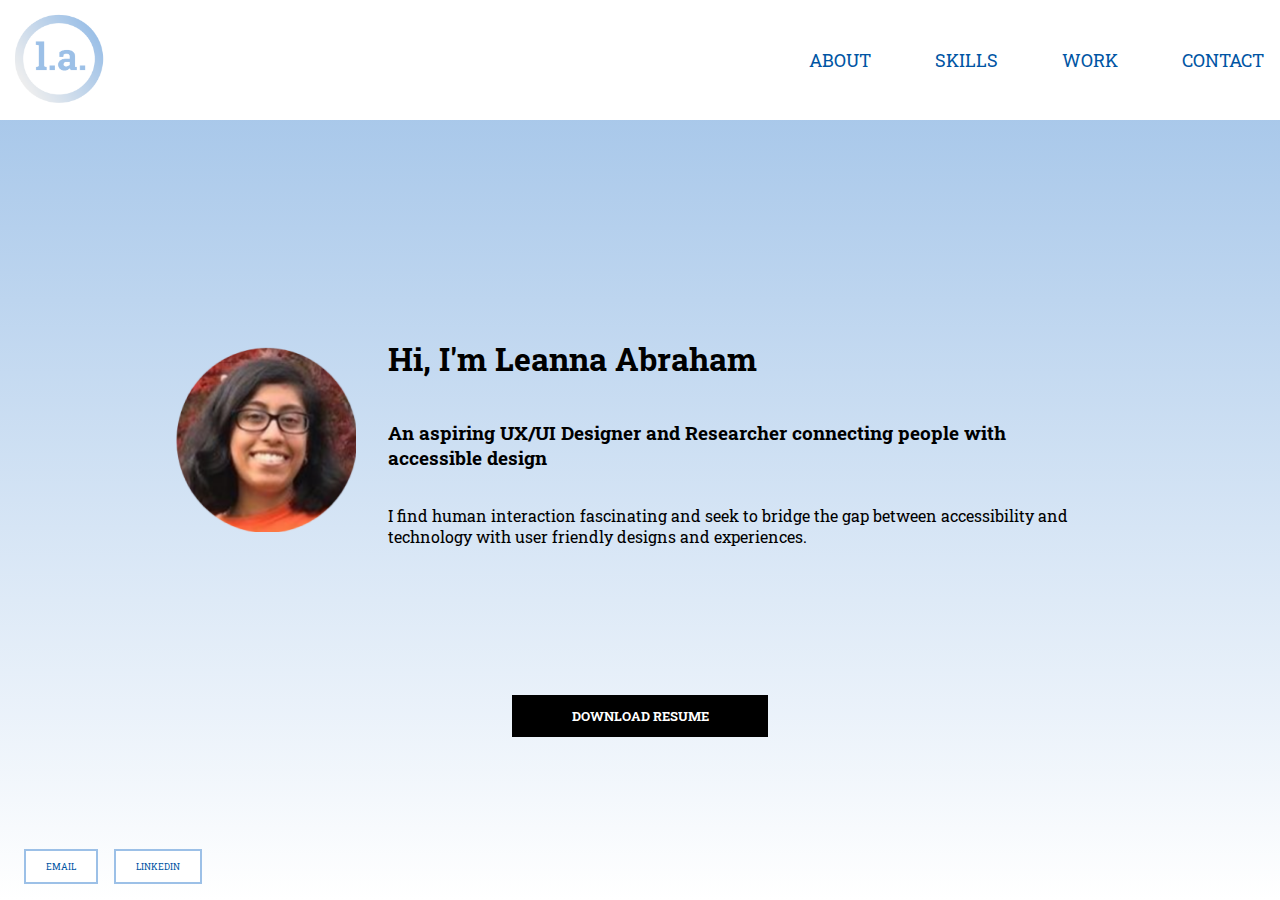
==== index.html @ b898a213 "base" ====
<!DOCTYPE html>
<html>
    <head>
        <title>Portfolio Homepage</title>
        <link href="css/style.css" rel="stylesheet" type="text/css">
        <link rel="preconnect" href="https://fonts.gstatic.com">
        <link rel="preconnect" href="https://fonts.gstatic.com">
        <link href="https://fonts.googleapis.com/css2?family=Roboto+Slab:wght@100;200;300;400;500;600;700;800&display=swap" rel="stylesheet">
    </head>
    <body>
        <header class="navigation">
            <div class="logo">
                <img src="images/la-logo.png">
            </div>
            <nav>
                <ul>
                    <li id="about">ABOUT</li>
                    <li id="skills">SKILLS</li>
                    <li id="work">WORK</li>
                    <li id="contact">CONTACT</li>
                </ul>
            </nav>
        </header>
        <section class="site-content">
            <div class="intro">
                <img id="me" src="images/moi.png">
                <div class="desc">
                    <h1>Hi, I'm Leanna Abraham</h1>
                    <h3>An aspiring UX/UI Designer and Researcher connecting 
                    people with accessible design</h3>
                    <p>I find human interaction fascinating and seek to bridge 
                    the gap between accessibility and technology with user 
                    friendly designs and experiences.</p>
                </div>
            </div>
        </section>
        <button id="resume">DOWNLOAD RESUME</button> 
        <footer>
            <ul>
                <li><a id="email" href="mailto:leanna.abraham41@gmail.com">EMAIL</a></li>
                <li><a id="linkedin" href="https://www.linkedin.com/in/leanna-abraham">LINKEDIN</a></li>
            </ul>
        </footer>
    </body>
</html>
---- css/style.css ----
html, body {
    overflow-x: hidden;
}

body {
    font-family: 'Roboto Slab', serif;
    display: flex;
    flex-direction: column;
    min-height: 100vh;
    background: linear-gradient(#9CC0E7, white);
    margin: 0;
}

.navigation {
    display: flex;
    background-color: white;
}

.logo img{
    width: 100%;
    height: auto;
}

.logo {
    width: 8%;
    padding: 1%;
}

nav {
    width: 100%;
    height: auto;
    display: flex;
    justify-content: flex-end;
    align-items: center;
}

nav ul {
    display: flex;
    justify-content: space-between;
    list-style-type: none;
}

nav li {
    display: flex;
    font-size: large;
    color: #0055A4;
}

nav li:hover {
    text-decoration: underline;
    color: black;
}

#about, #skills, #work {
    margin-right: 4rem;
}

#contact {
    margin-right: 1rem;
}

.site-content {
    flex: 1;
    align-items: center;
    justify-content: center;
    display: flex;
}

.intro {
    display: flex;
    align-items: center;
    margin: 6rem;
}

#me img{
    width: 100%;
    height: auto;
}

.intro img {
    width: 16.5%;
    margin-right: 1rem;
}

#me {
    margin-right: 2rem;
    margin-left: 5rem;
}

.desc {
    display: flex;
    flex-direction: column;
    margin-right: 5rem;
}

#resume {
    width: 20%;
    display: flex;
    align-items: center;
    text-align: center;
    justify-content: center;
    margin: auto;
    margin-top: -4rem;
    margin-bottom: 6rem;
    border: 2px solid black;
    background-color: black;
    color: white;
    padding: 10px 20px;
    font-family: 'Roboto Slab', serif;
    font-weight: bold;
}

#resume:hover {
    background-color: white;
    color: black;
    border: 2px solid black;
}

footer ul {
    display: flex;
    list-style-type: none;
    justify-content: left;
}

footer li {
    font-size: xx-small;
}

#email {
    margin-left: -1rem;
    margin-right: 1rem;
}

#linkedin, #email {
    text-decoration: none;
    background-color: white;
    color: #0055A4;
    display: inline-flex;
    text-align: center;
    border: 2px solid #9CC0E7;
    padding: 10px 20px;
}

#linkedin:hover, #email:hover {
    background-color: #9CC0E7;
    color: white;
}
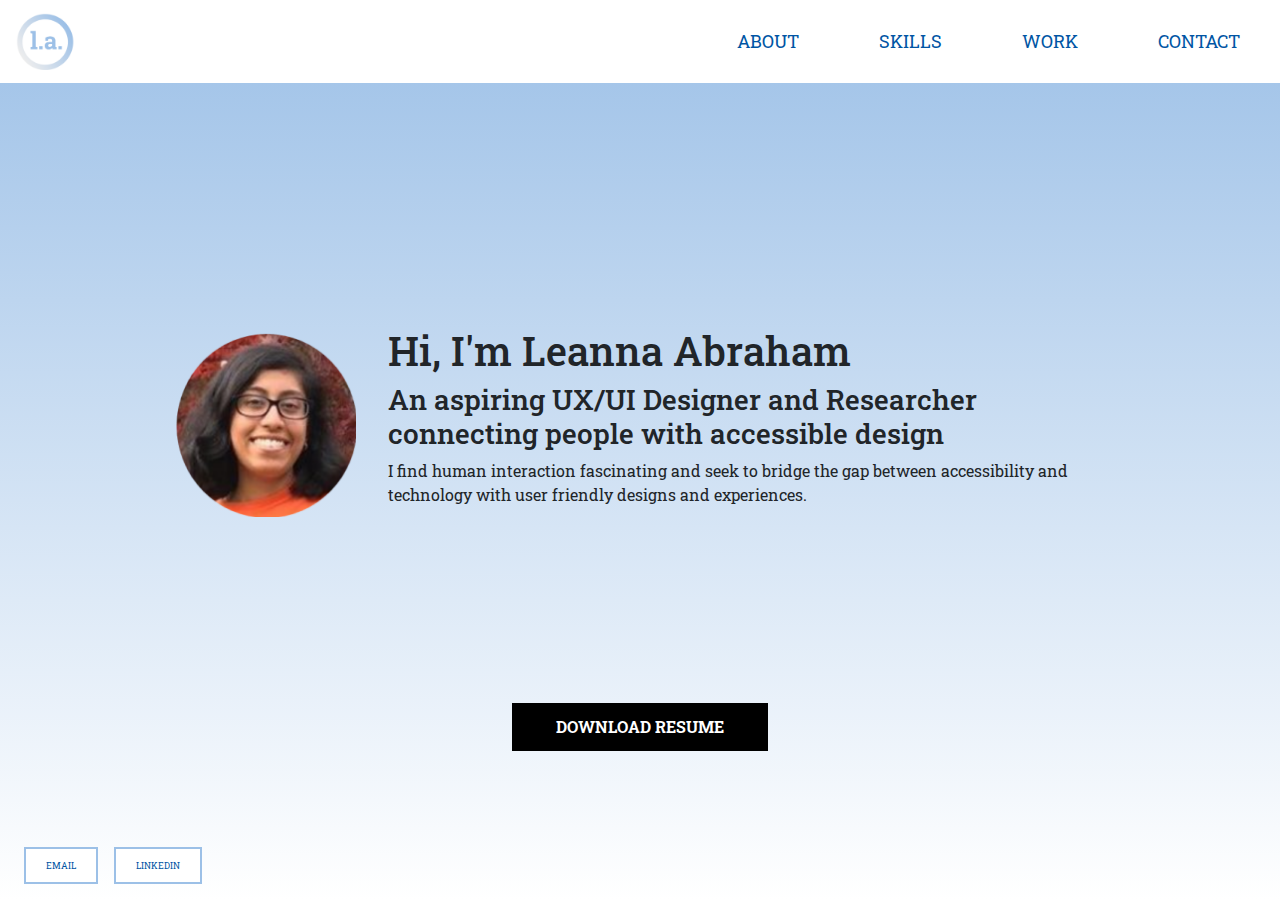
==== commit 69007c2e: "responsive header with bootstrap" ====
--- a/index.html
+++ b/index.html
@@ -3,24 +3,44 @@
     <head>
         <title>Portfolio Homepage</title>
         <link href="css/style.css" rel="stylesheet" type="text/css">
-        <link rel="preconnect" href="https://fonts.gstatic.com">
-        <link rel="preconnect" href="https://fonts.gstatic.com">
         <link href="https://fonts.googleapis.com/css2?family=Roboto+Slab:wght@100;200;300;400;500;600;700;800&display=swap" rel="stylesheet">
+        <script src="https://code.jquery.com/jquery-3.4.1.slim.min.js" integrity="sha384-J6qa4849blE2+poT4WnyKhv5vZF5SrPo0iEjwBvKU7imGFAV0wwj1yYfoRSJoZ+n" crossorigin="anonymous"></script>
+        <script src="https://cdn.jsdelivr.net/npm/popper.js@1.16.0/dist/umd/popper.min.js" integrity="sha384-Q6E9RHvbIyZFJoft+2mJbHaEWldlvI9IOYy5n3zV9zzTtmI3UksdQRVvoxMfooAo" crossorigin="anonymous"></script>
+        <script src="https://stackpath.bootstrapcdn.com/bootstrap/4.4.1/js/bootstrap.min.js" integrity="sha384-wfSDF2E50Y2D1uUdj0O3uMBJnjuUD4Ih7YwaYd1iqfktj0Uod8GCExl3Og8ifwB6" crossorigin="anonymous"></script>
+        <link rel="stylesheet" href="https://stackpath.bootstrapcdn.com/bootstrap/4.4.1/css/bootstrap.min.css" integrity="sha384-Vkoo8x4CGsO3+Hhxv8T/Q5PaXtkKtu6ug5TOeNV6gBiFeWPGFN9MuhOf23Q9Ifjh" crossorigin="anonymous">
+        <!-- JavaScript Bundle with Popper -->
+        <script src="https://cdn.jsdelivr.net/npm/bootstrap@5.0.0/dist/js/bootstrap.bundle.min.js" integrity="sha384-p34f1UUtsS3wqzfto5wAAmdvj+osOnFyQFpp4Ua3gs/ZVWx6oOypYoCJhGGScy+8" crossorigin="anonymous"></script>
+        <!-- CSS only -->
+        <link href="https://cdn.jsdelivr.net/npm/bootstrap@5.0.0/dist/css/bootstrap.min.css" rel="stylesheet" integrity="sha384-wEmeIV1mKuiNpC+IOBjI7aAzPcEZeedi5yW5f2yOq55WWLwNGmvvx4Um1vskeMj0" crossorigin="anonymous">
     </head>
     <body>
-        <header class="navigation">
+        <!--<header class="navigation">
             <div class="logo">
-                <img src="images/la-logo.png">
+                <a href="/index.html"><img src="images/la-logo.png"></a>
             </div>
             <nav>
                 <ul>
-                    <li id="about">ABOUT</li>
-                    <li id="skills">SKILLS</li>
-                    <li id="work">WORK</li>
+                    <li id="about"><a href="/index.html">ABOUT</a></li>
+                    <li id="skills"><a href="/skills.html">SKILLS</a></li>
+                    <li id="work"><a href="/work.html">WORK</a></li>
                     <li id="contact">CONTACT</li>
                 </ul>
             </nav>
-        </header>
+        </header>-->
+        <nav class="navbar navbar-expand-lg navbar-custom">
+            <a class="navbar-brand" href="/index.html"><img src="images/la-logo.png" class="img-fluid" width="20%"></a>
+            <button class="navbar-toggler custom-toggler" type="button" data-toggle="collapse" data-target="#collapseTarget" aria-controls="collapse_target" aria-expanded="false" aria-label="Toggle navigation">
+                <span class="navbar-toggler-icon navbar-custom"></span>
+            </button>
+            <div class="collapse justify-content-end navbar-collapse" id="collapseTarget">
+                <ul class="navbar-nav">
+                    <li class="nav-item" id="about"><a class="nav-link" href="/index.html">ABOUT</a></li>
+                    <li class="nav-item" id="skills"><a class="nav-link" href="/skills.html">SKILLS</a></li>
+                    <li class="nav-item" id="work"><a class="nav-link" href="/work.html">WORK</a></li>
+                    <li class="nav-item" id="contact"><a class="nav-link" href="#">CONTACT</a></li>
+                </ul>
+            </div>
+        </nav>
         <section class="site-content">
             <div class="intro">
                 <img id="me" src="images/moi.png">
--- a/css/style.css
+++ b/css/style.css
@@ -3,12 +3,16 @@
 }
 
 body {
-    font-family: 'Roboto Slab', serif;
+    font-family: 'Roboto Slab', serif !important;
     display: flex;
     flex-direction: column;
     min-height: 100vh;
     background: linear-gradient(#9CC0E7, white);
     margin: 0;
+}
+
+.work {
+    background: white;
 }
 
 .navigation {
@@ -25,6 +29,35 @@
     width: 8%;
     padding: 1%;
 }
+
+.navbar-custom {
+    background-color: white;
+}
+
+.navbar-custom .navbar-text{
+    color: #0055A4;
+    font-family: 'Roboto Slab', serif;
+}
+
+.navbar-custom .navbar-nav .nav-link {
+    color: #0055A4;
+}
+
+.navbar-custom .nav-item.active .nav-link{
+    color: #0055A4;
+}
+
+.navbar-custom .nav-item:hover .nav-link{
+    color: black;
+}
+
+.custom-toggler .navbar-toggler-icon {
+    background-image: url("data:image/svg+xml;charset=utf8,%3Csvg viewBox='0 0 32 32' xmlns='http://www.w3.org/2000/svg'%3E%3Cpath stroke='rgba(0, 85, 164, 1)' stroke-width='2' stroke-linecap='round' stroke-miterlimit='10' d='M4 8h24M4 16h24M4 24h24'/%3E%3C/svg%3E");
+  }
+  
+  .custom-toggler.navbar-toggler {
+    border-color: rgba(0, 85, 164, 1);
+  } 
 
 nav {
     width: 100%;
@@ -47,6 +80,23 @@
 }
 
 nav li:hover {
+    text-decoration: underline;
+    color: black;
+}
+
+nav a:link {
+    text-decoration: none;
+}
+
+nav a:visited {
+    color: #0055A4;
+}
+
+nav a:active {
+    color: black;
+}
+
+nav a:hover {
     text-decoration: underline;
     color: black;
 }
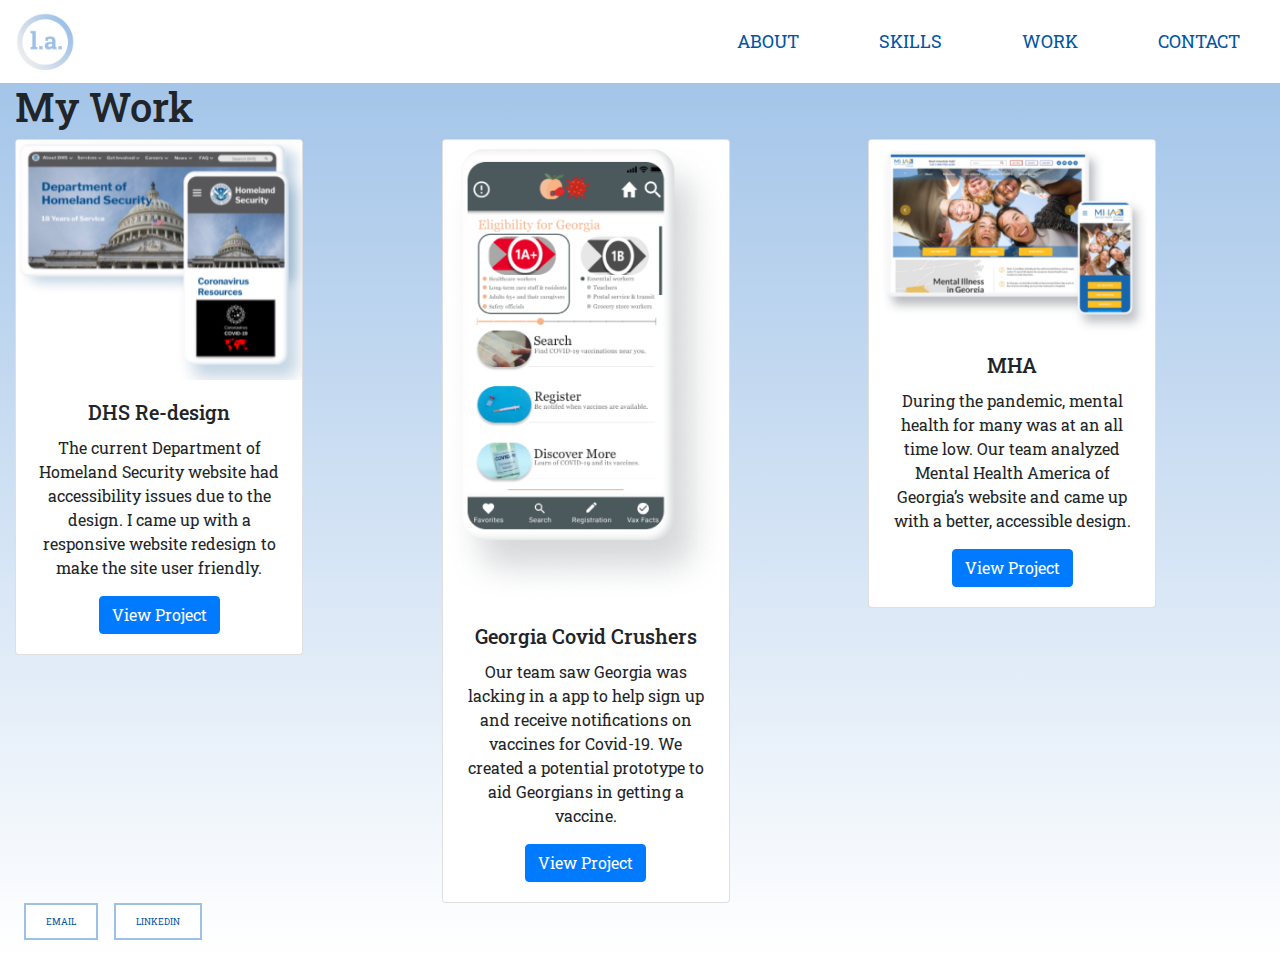
==== commit 7ea7b1cf: "edited index" ====
--- a/index.html
+++ b/index.html
@@ -41,20 +41,50 @@
                 </ul>
             </div>
         </nav>
-        <section class="site-content">
-            <div class="intro">
-                <img id="me" src="images/moi.png">
-                <div class="desc">
-                    <h1>Hi, I'm Leanna Abraham</h1>
-                    <h3>An aspiring UX/UI Designer and Researcher connecting 
-                    people with accessible design</h3>
-                    <p>I find human interaction fascinating and seek to bridge 
-                    the gap between accessibility and technology with user 
-                    friendly designs and experiences.</p>
+
+        <section class="myWork container-fluid">
+            <h1>My Work</h1>
+                <div class="row">
+                    <div class="col-sm">
+                        <div class="card text-center" style="width: 18rem;">
+                            <img src="/images/dhs.PNG" class="card-img-top img-fluid" alt="...">
+                            <div class="card-body">
+                            <h5 class="card-title">DHS Re-design</h5>
+                            <p class="card-text">The current Department of Homeland Security website had accessibility issues due to the design. 
+                                I came up with a responsive website redesign to make the site user friendly.</p>
+                            <a href="#" class="btn btn-primary">View Project</a>
+                        </div>
+                    </div>
+                  </div>
+
+                  <div class="col-sm">
+                    <div class="card text-center" style="width: 18rem;">
+                        <img src="images/ga-covid-crusher.png" class="card-img-top img-fluid" height="10px" alt="GA Covid Crusher App">
+                        <div class="card-body">
+                        <h5 class="card-title">Georgia Covid Crushers</h5>
+                        <p class="card-text">Our team saw Georgia was lacking in a app to help sign up and receive notifications on vaccines for Covid-19.
+                            We created a potential prototype to aid Georgians in getting a vaccine.</p>
+                        <a href="#" class="btn btn-primary">View Project</a>
+                        </div>
+                    </div>
+                  </div>
+
+                  <div class="col-sm">
+                    <div class="card text-center" style="width: 18rem;">
+                        <img src="images/mha.PNG" class="card-img-top img-fluid" alt="...">
+                        <div class="card-body">
+                        <h5 class="card-title">MHA</h5>
+                        <p class="card-text">During the pandemic, mental health for many was at an all time low.
+                            Our team analyzed Mental Health America of Georgia’s website and came up with a better, accessible design.</p>
+                        <a href="#" class="btn btn-primary">View Project</a>
+                        </div>
+                    </div>
+                  </div>
+
                 </div>
             </div>
         </section>
-        <button id="resume">DOWNLOAD RESUME</button> 
+
         <footer>
             <ul>
                 <li><a id="email" href="mailto:leanna.abraham41@gmail.com">EMAIL</a></li>
--- a/css/style.css
+++ b/css/style.css
@@ -101,6 +101,7 @@
     color: black;
 }
 
+
 #about, #skills, #work {
     margin-right: 4rem;
 }
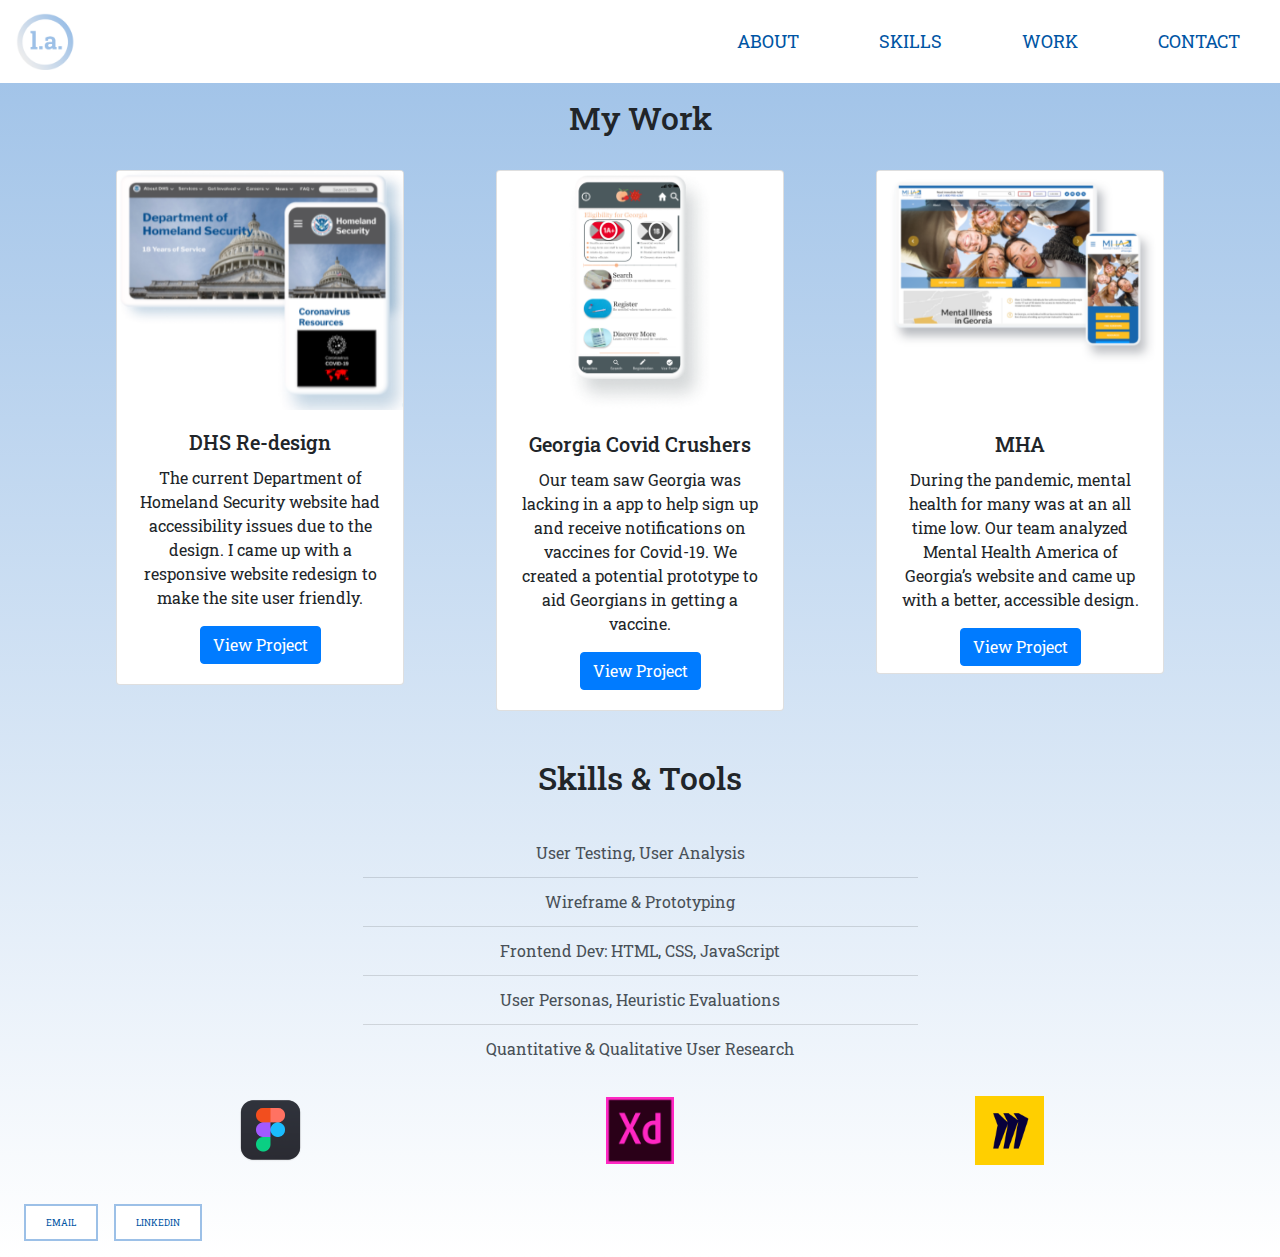
==== commit 36f12941: "tweaked and added skills" ====
--- a/index.html
+++ b/index.html
@@ -14,19 +14,6 @@
         <link href="https://cdn.jsdelivr.net/npm/bootstrap@5.0.0/dist/css/bootstrap.min.css" rel="stylesheet" integrity="sha384-wEmeIV1mKuiNpC+IOBjI7aAzPcEZeedi5yW5f2yOq55WWLwNGmvvx4Um1vskeMj0" crossorigin="anonymous">
     </head>
     <body>
-        <!--<header class="navigation">
-            <div class="logo">
-                <a href="/index.html"><img src="images/la-logo.png"></a>
-            </div>
-            <nav>
-                <ul>
-                    <li id="about"><a href="/index.html">ABOUT</a></li>
-                    <li id="skills"><a href="/skills.html">SKILLS</a></li>
-                    <li id="work"><a href="/work.html">WORK</a></li>
-                    <li id="contact">CONTACT</li>
-                </ul>
-            </nav>
-        </header>-->
         <nav class="navbar navbar-expand-lg navbar-custom">
             <a class="navbar-brand" href="/index.html"><img src="images/la-logo.png" class="img-fluid" width="20%"></a>
             <button class="navbar-toggler custom-toggler" type="button" data-toggle="collapse" data-target="#collapseTarget" aria-controls="collapse_target" aria-expanded="false" aria-label="Toggle navigation">
@@ -34,32 +21,32 @@
             </button>
             <div class="collapse justify-content-end navbar-collapse" id="collapseTarget">
                 <ul class="navbar-nav">
-                    <li class="nav-item" id="about"><a class="nav-link" href="/index.html">ABOUT</a></li>
-                    <li class="nav-item" id="skills"><a class="nav-link" href="/skills.html">SKILLS</a></li>
-                    <li class="nav-item" id="work"><a class="nav-link" href="/work.html">WORK</a></li>
+                    <li class="nav-item" id="about"><a class="nav-link" href="#">ABOUT</a></li>
+                    <li class="nav-item" id="skills"><a class="nav-link" href="#">SKILLS</a></li>
+                    <li class="nav-item" id="work"><a class="nav-link" href="#">WORK</a></li>
                     <li class="nav-item" id="contact"><a class="nav-link" href="#">CONTACT</a></li>
                 </ul>
             </div>
         </nav>
 
-        <section class="myWork container-fluid">
-            <h1>My Work</h1>
-                <div class="row">
+        <section class="myWork container">
+            <h2 class="text-center projects">My Work</h2>
+                <div class="row projects">
                     <div class="col-sm">
-                        <div class="card text-center" style="width: 18rem;">
-                            <img src="/images/dhs.PNG" class="card-img-top img-fluid" alt="...">
+                        <div class="card text-center mx-auto" style="width: 18rem;">
+                            <img src="images/dhs.PNG" class="card-img-top img-fluid" alt="DHS Website Redesign">
                             <div class="card-body">
                             <h5 class="card-title">DHS Re-design</h5>
                             <p class="card-text">The current Department of Homeland Security website had accessibility issues due to the design. 
                                 I came up with a responsive website redesign to make the site user friendly.</p>
                             <a href="#" class="btn btn-primary">View Project</a>
+                            </div>
                         </div>
                     </div>
-                  </div>
 
                   <div class="col-sm">
-                    <div class="card text-center" style="width: 18rem;">
-                        <img src="images/ga-covid-crusher.png" class="card-img-top img-fluid" height="10px" alt="GA Covid Crusher App">
+                    <div class="card text-center mx-auto" style="width: 18rem;">
+                        <img src="images/ga-covid-crusher.png" class="card-img-top img-fluid mx-auto" style="width: 52%" alt="GA Covid Crusher App">
                         <div class="card-body">
                         <h5 class="card-title">Georgia Covid Crushers</h5>
                         <p class="card-text">Our team saw Georgia was lacking in a app to help sign up and receive notifications on vaccines for Covid-19.
@@ -70,9 +57,9 @@
                   </div>
 
                   <div class="col-sm">
-                    <div class="card text-center" style="width: 18rem;">
-                        <img src="images/mha.PNG" class="card-img-top img-fluid" alt="...">
-                        <div class="card-body">
+                    <div class="card text-center mx-auto" style="width: 18rem; height: 31.5rem;">
+                        <img src="images/mha.PNG" class="card-img-top img-fluid" alt="MHA Website Redesign">
+                        <div class="card-body" style="margin-top: 3rem;">
                         <h5 class="card-title">MHA</h5>
                         <p class="card-text">During the pandemic, mental health for many was at an all time low.
                             Our team analyzed Mental Health America of Georgia’s website and came up with a better, accessible design.</p>
@@ -80,9 +67,25 @@
                         </div>
                     </div>
                   </div>
+                </div>
+        </section>
 
-                </div>
+        <section class="myskills container tools-skills">
+            <div>
+                <h2 class="text-center projects">Skills & Tools</h2>
+                <ul class="list-group list-group-flush w-50 mx-auto">
+                    <li class="list-group-item list-group-item-action text-center bg-transparent">User Testing, User Analysis</li>
+                    <li class="list-group-item list-group-item-action text-center bg-transparent">Wireframe & Prototyping</li>
+                    <li class="list-group-item list-group-item-action text-center bg-transparent">Frontend Dev: HTML, CSS, JavaScript</li>
+                    <li class="list-group-item list-group-item-action text-center bg-transparent">User Personas, Heuristic Evaluations</li>
+                    <li class="list-group-item list-group-item-action text-center bg-transparent">Quantitative & Qualitative User Research</li>
+                </ul>
             </div>
+            <div class="btn-group tools">
+                <button class="btn tool-img"><img src="/images/figma.png" class="img-fluid"></button>
+                <button class="btn tool-img"><img src="/images/xd.png" class="img-fluid"></button>
+                <button class="btn tool-img"><img src="/images/miro.png" class="img-fluid"></button>
+              </div>
         </section>
 
         <footer>
--- a/css/style.css
+++ b/css/style.css
@@ -101,13 +101,34 @@
     color: black;
 }
 
-
 #about, #skills, #work {
     margin-right: 4rem;
 }
 
 #contact {
     margin-right: 1rem;
+}
+
+.projects {
+    margin-bottom: 2rem;
+    margin-top: 1rem;
+}
+
+.tool-img {
+    width: 100%;
+    height: auto;
+}
+
+.tool-img img {
+    width: 20%;
+}
+
+.tools-skills {
+    margin-bottom: 2rem;
+}
+
+.tools {
+    margin-top: 1rem;
 }
 
 .site-content {
@@ -195,4 +216,14 @@
 #linkedin:hover, #email:hover {
     background-color: #9CC0E7;
     color: white;
+}
+
+@media only screen and (max-width: 600px) {
+    footer {
+        margin: auto;
+    }
+
+    .tool-img img {
+        width: 50%;
+    }
 }